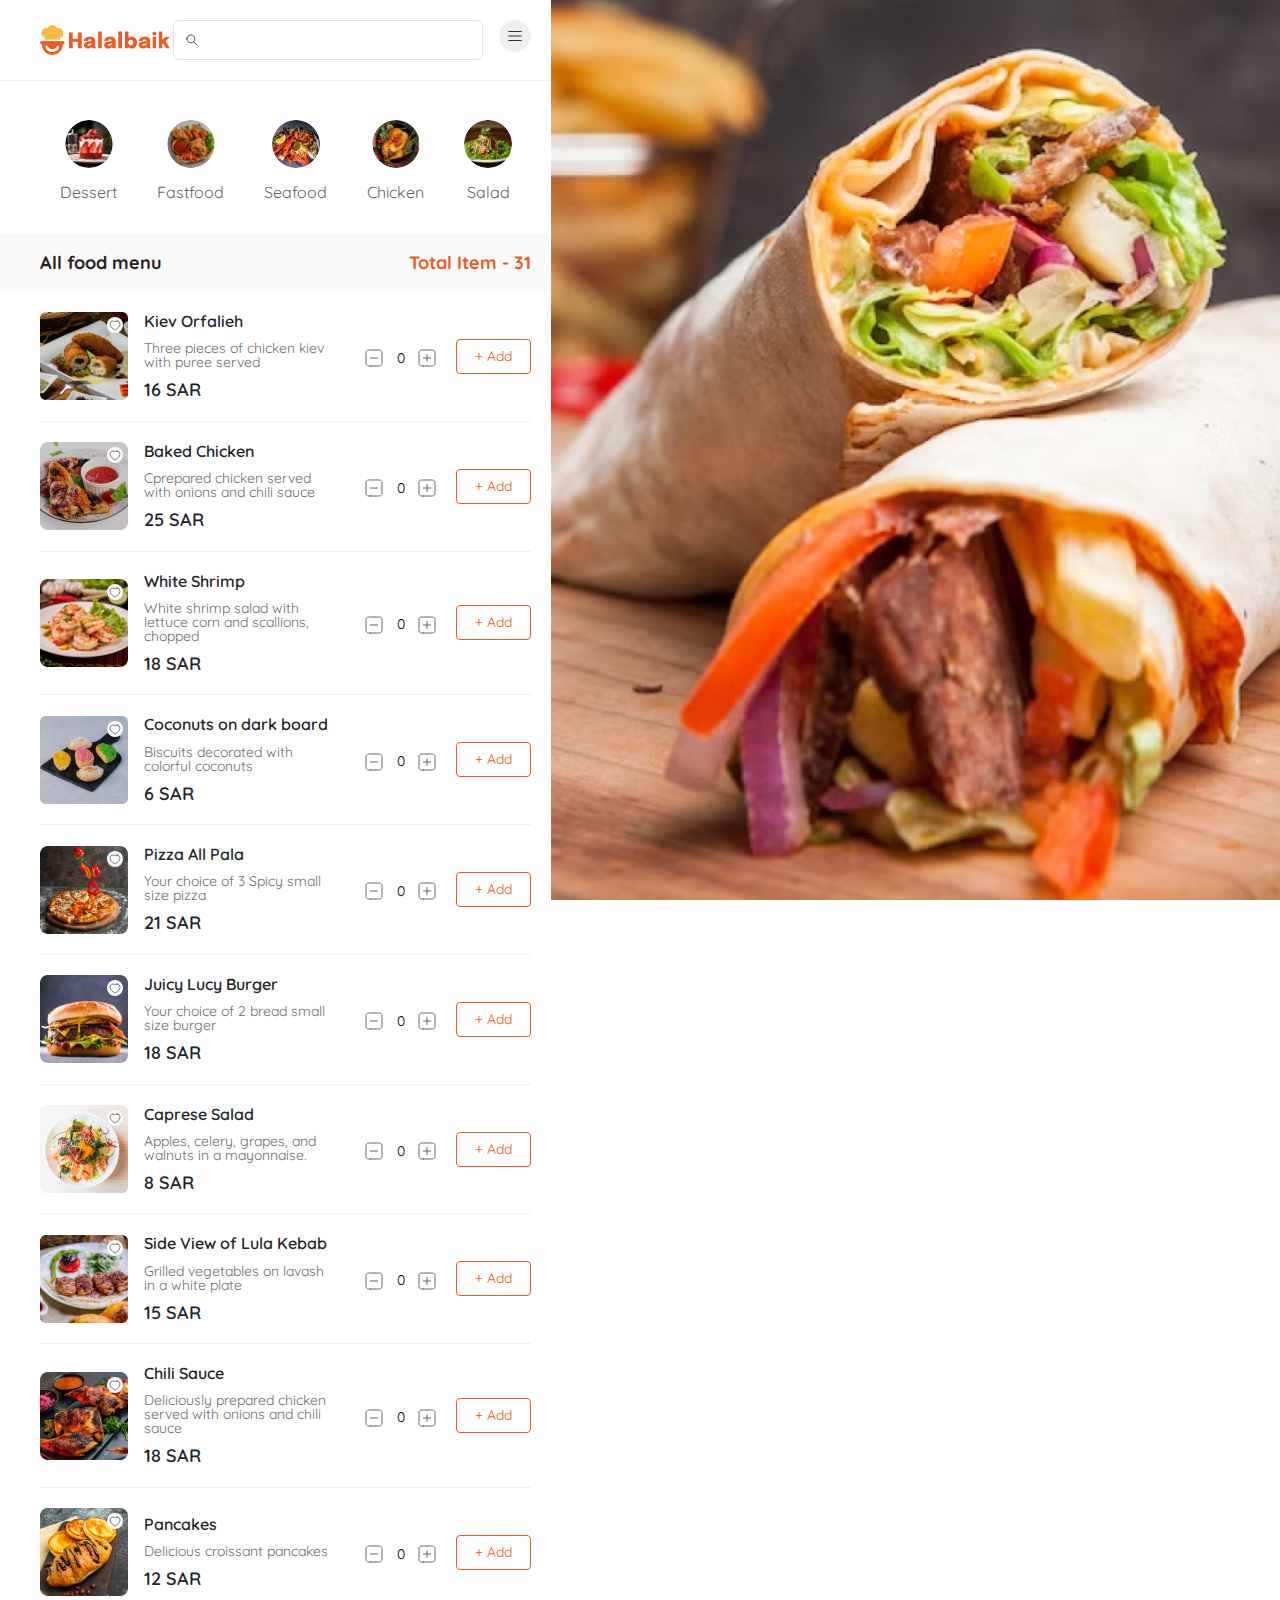
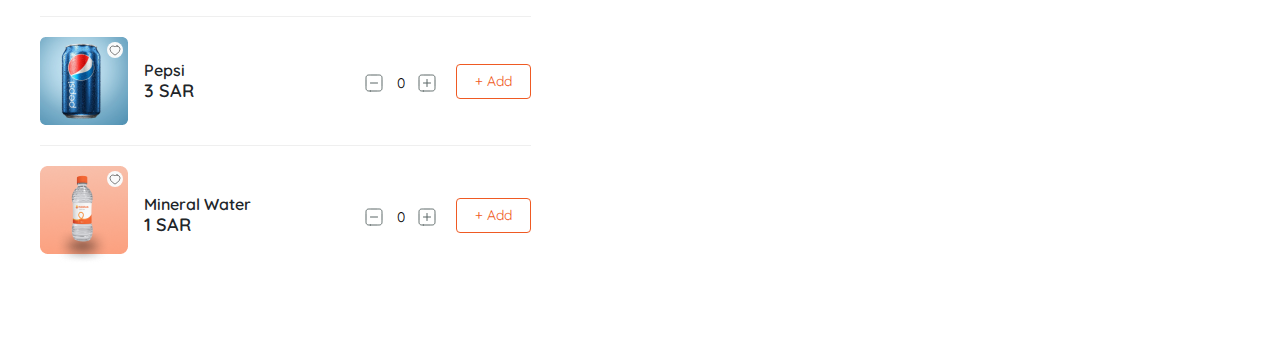
==== index.html @ 9907eb07 "Initial commit" ====
<!DOCTYPE html>
<html lang="en">
<head>
    <meta charset="UTF-8">
    <meta name="viewport" content="width=device-width, initial-scale=1.0">
    <link rel="shortcut icon" href="./assets/img/fav-icon.png" type="image/x-icon">
    <title>Halalbaik</title>

    <link rel="stylesheet" href="./assets/lib/bootstrap/css/bootstrap.min.css">
    <link rel="stylesheet" href="./assets/lib/fontawesome/css/all.min.css">
    <link rel="stylesheet" href="./assets/css/style.css">

</head>
<body>
    
    <main>
        <div class="d-flex">
            <div class="col-left pe-0" >
                <div class="main-left-side-area ">
                    <header class="header bb">
                        <div class="container-min">
                            <div class="d-flex align-items-center justify-content-between">
                                <div class="logo">
                                    <a href="/">
                                        <img src="./assets/img/logo.png" alt="Halalbaik">
                                    </a>
                                </div>
                                <div class="search-menu d-flex">
                                    <div class="search-box">
                                        <img src="./assets/img/icons/search.svg" alt="Search Icon">
                                        <input type="text" class="input">
                                    </div>
                                    <div class="menu ps-3">
                                        <img src="./assets/img/icons/menu-button.svg" class="default-menu-image" alt="Menu Button">
                                        <img src="./assets/img/icons/menu-button-close.svg" class="active-menu-image d-none" alt="Menu Button">

                                        <div class="menus">
                                            <ul class="menu-items">
                                                <li class="mb-3 pb-3 bb">
                                                    <a href="index.html" class="text-decoration-none fw-bold color-b hover-color-a transition-ease-3s">Home</a>
                                                </li>
                                                <li class="mb-3 pb-3 bb">
                                                    <a href="./cart.html" class="text-decoration-none fw-bold color-b hover-color-a transition-ease-3s">My Cart <span class="badge rounded-pill bg-base-1 color-a py-2 px-3 ms-3">02</span></a>
                                                </li>
                                                <li class="mb-3 pb-3 bb">
                                                    <a href="./orders.html" class="text-decoration-none fw-bold color-b hover-color-a transition-ease-3s">My Order  <span class="badge rounded-pill bg-base-1 color-a py-2 px-3 ms-3">03</span></a>
                                                </li>
                                                <li class="mb-3 pb-3 bb">
                                                    <a href="./favourite.html" class="text-decoration-none fw-bold color-b hover-color-a transition-ease-3s">Favourites</a>
                                                </li>
                                                <li class="mb-3 pb-3 bb">
                                                    <a href="./about.html" class="text-decoration-none fw-bold color-b hover-color-a transition-ease-3s">About</a>
                                                </li>
                                                <li class="mb-3 pb-3 bb">
                                                    <a href="./reservation.html" class="text-decoration-none fw-bold color-b hover-color-a transition-ease-3s">Reservation</a>
                                                </li>
                                                <li class="mb-3 pb-3 bb">
                                                    <a href="contact.html" class="text-decoration-none fw-bold color-b hover-color-a transition-ease-3s">Contact</a>
                                                </li>
                                                <li class="mb-3 pb-3">
                                                    <a href="./login.html" class="text-decoration-none fw-bold color-b hover-color-a transition-ease-3s">Login</a>
                                                </li>
                                            </ul>
                                        </div>

                                    </div>
                                </div>
                            </div>
                        </div>
                    </header>

                    <section class="menu-categories-section">
                        <div class="container-min">
                            <div class="menu-category-container">
                                <div class="single-category">
                                    <a href="./dessert.html" class="text-decoration-none">
                                        <img src="./assets/img/category-images/dessert.png" alt="Dessert Image">
                                        <p>Dessert</p>
                                    </a>
                                </div>
                                <div class="single-category">
                                    <a href="./fastfood.html" class="text-decoration-none">
                                        <img src="./assets/img/category-images/fastfood.png" alt="Fasfood Image">
                                        <p>Fastfood</p>
                                    </a>
                                </div>
                                <div class="single-category">
                                    <a href="./seafood.html" class="text-decoration-none">
                                        <img src="./assets/img/category-images/seafood.png" alt="Seafood Image">
                                        <p>Seafood</p>
                                    </a>
                                </div>
                                <div class="single-category">
                                    <a href="./chicken.html" class="text-decoration-none">
                                        <img src="./assets/img/category-images/chicken.png" alt="Chicken Image">
                                        <p>Chicken</p>
                                    </a>
                                </div>
                                <div class="single-category">
                                    <a href="./salad.html" class="text-decoration-none">
                                        <img src="./assets/img/category-images/salad.png" alt="Salad Image">
                                        <p>Salad </p>
                                    </a>
                                </div>
                                <div class="single-category">
                                    <a href="./drinks.html" class="text-decoration-none">
                                        <img src="./assets/img/category-images/drinks.png" alt="Drinks Image">
                                        <p>Drinks</p>
                                    </a>
                                </div>
                                
                            </div>
                        </div>
                    </section>


                    <!-- Menu Food Overview -->
                    <section class="food-menu-section">
                        <div class="menu-header">
                            <div class="container-min d-flex justify-content-between align-items-center">
                                <p class="color-b">All food menu</p>
                                <p class="color-a">Total Item - 31</p>
                            </div>
                            
                        </div>
                    </section>

                    <!-- Menu Categories Food -->
                    <section class="menu-items-food">
                        <div class="container-min">
                            <div class="food-items-container">

                                <div class="single-food d-flex align-items-center justify-content-between">
                                    <div class="food-left-side d-flex align-items-center">
                                        <div class="food-img">
                                            <img src="./assets/img/foods/kibbeh-orfalieh.png" alt="Kibbeh Orfalieh">
                                            <div class="favoutite-icons-container">
                                                <img src="./assets/img/icons/heart-icon.svg" class="favourite-icon" alt="Favourite Icon">
                                                <img src="./assets/img/icons/heart-active.svg" class="favourite-icon active-icon d-none" alt="Favourite Icon">
                                            </div>
                                        </div>
                                        <div class="ms-3">
                                            <h4>Kiev Orfalieh</h4>
                                            <p>Three pieces of chicken kiev with puree served</p>
                                            <h3>16 SAR</h3>
                                        </div>
                                    </div>
                                    <div class="food-action-side d-flex align-items-center">
                                        <div class="wrap-quantity-button d-flex align-items-center">
                                            <div id="sub" class="sub">
                                                <img src="./assets/img/icons/minus-icon-border.svg" alt="Minus Icon">
                                            </div>
                                            <input class="count" type="text" id="0" value="0" min="0" max="100" />
                                            <div id="add" class="add">
                                                <img src="./assets/img/icons/plus-icon-border.svg" alt="Plus Icon">
                                            </div>
                                        </div>
                                        <div class="add-to-cart">
                                            <button class="cart-add button button-a">+ Add</button>
                                        </div>
                                    </div>
                                </div>
                                
                                <div class="single-food d-flex align-items-center justify-content-between">
                                    <div class="food-left-side d-flex align-items-center">
                                        <div class="food-img">
                                            <img src="./assets/img/foods/baked-chicken.png" alt="Baked chicken">
                                            <div class="favoutite-icons-container">
                                                <img src="./assets/img/icons/heart-icon.svg" class="favourite-icon" alt="Favourite Icon">
                                                <img src="./assets/img/icons/heart-active.svg" class="favourite-icon active-icon d-none" alt="Favourite Icon">
                                            </div>
                                        </div>
                                        <div class="ms-3">
                                            <h4>Baked Chicken</h4>
                                            <p>Cprepared chicken served with onions and chili sauce</p>
                                            <h3>25 SAR</h3>
                                        </div>
                                    </div>
                                    <div class="food-action-side d-flex align-items-center">
                                        <div class="wrap-quantity-button d-flex align-items-center">
                                            <div id="sub" class="sub">
                                                <img src="./assets/img/icons/minus-icon-border.svg" alt="Minus Icon">
                                            </div>
                                            <input class="count" type="text" id="0" value="0" min="0" max="100" />
                                            <div id="add" class="add">
                                                <img src="./assets/img/icons/plus-icon-border.svg" alt="Plus Icon">
                                            </div>
                                        </div>
                                        <div class="add-to-cart">
                                            <button class="cart-add button button-a">+ Add</button>
                                        </div>
                                    </div>
                                </div>

                                <div class="single-food d-flex align-items-center justify-content-between">
                                    <div class="food-left-side d-flex align-items-center">
                                        <div class="food-img">
                                            <img src="./assets/img/foods/white-shrimps.png" alt="White Shrimps">
                                            <div class="favoutite-icons-container">
                                                <img src="./assets/img/icons/heart-icon.svg" class="favourite-icon" alt="Favourite Icon">
                                                <img src="./assets/img/icons/heart-active.svg" class="favourite-icon active-icon d-none" alt="Favourite Icon">
                                            </div>
                                        </div>
                                        <div class="ms-3">
                                            <h4>White Shrimp</h4>
                                            <p>White shrimp salad with lettuce corn and scallions, chopped</p>
                                            <h3>18 SAR</h3>
                                        </div>
                                    </div>
                                    <div class="food-action-side d-flex align-items-center">
                                        <div class="wrap-quantity-button d-flex align-items-center">
                                            <div id="sub" class="sub">
                                                <img src="./assets/img/icons/minus-icon-border.svg" alt="Minus Icon">
                                            </div>
                                            <input class="count" type="text" id="0" value="0" min="0" max="100" />
                                            <div id="add" class="add">
                                                <img src="./assets/img/icons/plus-icon-border.svg" alt="Plus Icon">
                                            </div>
                                        </div>
                                        <div class="add-to-cart">
                                            <button class="cart-add button button-a">+ Add</button>
                                        </div>
                                    </div>
                                </div>

                                <div class="single-food d-flex align-items-center justify-content-between">
                                    <div class="food-left-side d-flex align-items-center">
                                        <div class="food-img">
                                            <img src="./assets/img/foods/coconuts-on-dark-board.png" alt="coconuts-on-dark-board">
                                            <div class="favoutite-icons-container">
                                                <img src="./assets/img/icons/heart-icon.svg" class="favourite-icon" alt="Favourite Icon">
                                                <img src="./assets/img/icons/heart-active.svg" class="favourite-icon active-icon d-none" alt="Favourite Icon">
                                            </div>
                                        </div>
                                        <div class="ms-3">
                                            <h4>Coconuts on dark board</h4>
                                            <p>Biscuits decorated with colorful coconuts</p>
                                            <h3>6 SAR</h3>
                                        </div>
                                    </div>
                                    <div class="food-action-side d-flex align-items-center">
                                        <div class="wrap-quantity-button d-flex align-items-center">
                                            <div id="sub" class="sub">
                                                <img src="./assets/img/icons/minus-icon-border.svg" alt="Minus Icon">
                                            </div>
                                            <input class="count" type="text" id="0" value="0" min="0" max="100" />
                                            <div id="add" class="add">
                                                <img src="./assets/img/icons/plus-icon-border.svg" alt="Plus Icon">
                                            </div>
                                        </div>
                                        <div class="add-to-cart">
                                            <button class="cart-add button button-a">+ Add</button>
                                        </div>
                                    </div>
                                </div>

                                <div class="single-food d-flex align-items-center justify-content-between">
                                    <div class="food-left-side d-flex align-items-center">
                                        <div class="food-img">
                                            <img src="./assets/img/foods/pizza-all-pala.png" alt="Pizza All Pala">
                                            <div class="favoutite-icons-container">
                                                <img src="./assets/img/icons/heart-icon.svg" class="favourite-icon" alt="Favourite Icon">
                                                <img src="./assets/img/icons/heart-active.svg" class="favourite-icon active-icon d-none" alt="Favourite Icon">
                                            </div>
                                        </div>
                                        <div class="ms-3">
                                            <h4>Pizza All Pala</h4>
                                            <p>Your choice of 3 Spicy small size pizza</p>
                                            <h3>21 SAR</h3>
                                        </div>
                                    </div>
                                    <div class="food-action-side d-flex align-items-center">
                                        <div class="wrap-quantity-button d-flex align-items-center">
                                            <div id="sub" class="sub">
                                                <img src="./assets/img/icons/minus-icon-border.svg" alt="Minus Icon">
                                            </div>
                                            <input class="count" type="text" id="0" value="0" min="0" max="100" />
                                            <div id="add" class="add">
                                                <img src="./assets/img/icons/plus-icon-border.svg" alt="Plus Icon">
                                            </div>
                                        </div>
                                        <div class="add-to-cart">
                                            <button class="cart-add button button-a">+ Add</button>
                                        </div>
                                    </div>
                                </div>

                                <div class="single-food d-flex align-items-center justify-content-between">
                                    <div class="food-left-side d-flex align-items-center">
                                        <div class="food-img">
                                            <img src="./assets/img/foods/juicy-lucy-burger.png" alt="juicy-lucy-burger">
                                            <div class="favoutite-icons-container">
                                                <img src="./assets/img/icons/heart-icon.svg" class="favourite-icon" alt="Favourite Icon">
                                                <img src="./assets/img/icons/heart-active.svg" class="favourite-icon active-icon d-none" alt="Favourite Icon">
                                            </div>
                                        </div>
                                        <div class="ms-3">
                                            <h4>Juicy Lucy Burger</h4>
                                            <p>Your choice of 2 bread small size burger</p>
                                            <h3>18 SAR</h3>
                                        </div>
                                    </div>
                                    <div class="food-action-side d-flex align-items-center">
                                        <div class="wrap-quantity-button d-flex align-items-center">
                                            <div id="sub" class="sub">
                                                <img src="./assets/img/icons/minus-icon-border.svg" alt="Minus Icon">
                                            </div>
                                            <input class="count" type="text" id="0" value="0" min="0" max="100" />
                                            <div id="add" class="add">
                                                <img src="./assets/img/icons/plus-icon-border.svg" alt="Plus Icon">
                                            </div>
                                        </div>
                                        <div class="add-to-cart">
                                            <button class="cart-add button button-a">+ Add</button>
                                        </div>
                                    </div>
                                </div>

                                <div class="single-food d-flex align-items-center justify-content-between">
                                    <div class="food-left-side d-flex align-items-center">
                                        <div class="food-img">
                                            <img src="./assets/img/foods/caprese-salad.png" alt="Caprese Salad">
                                            <div class="favoutite-icons-container">
                                                <img src="./assets/img/icons/heart-icon.svg" class="favourite-icon" alt="Favourite Icon">
                                                <img src="./assets/img/icons/heart-active.svg" class="favourite-icon active-icon d-none" alt="Favourite Icon">
                                            </div>
                                        </div>
                                        <div class="ms-3">
                                            <h4>Caprese Salad</h4>
                                            <p>Apples, celery, grapes, and walnuts in a mayonnaise.</p>
                                            <h3>8 SAR</h3>
                                        </div>
                                    </div>
                                    <div class="food-action-side d-flex align-items-center">
                                        <div class="wrap-quantity-button d-flex align-items-center">
                                            <div id="sub" class="sub">
                                                <img src="./assets/img/icons/minus-icon-border.svg" alt="Minus Icon">
                                            </div>
                                            <input class="count" type="text" id="0" value="0" min="0" max="100" />
                                            <div id="add" class="add">
                                                <img src="./assets/img/icons/plus-icon-border.svg" alt="Plus Icon">
                                            </div>
                                        </div>
                                        <div class="add-to-cart">
                                            <button class="cart-add button button-a">+ Add</button>
                                        </div>
                                    </div>
                                </div>

                                <div class="single-food d-flex align-items-center justify-content-between">
                                    <div class="food-left-side d-flex align-items-center">
                                        <div class="food-img">
                                            <img src="./assets/img/foods/side-view-lula-kebab.png" alt="side-view-lula-kebab">
                                            <div class="favoutite-icons-container">
                                                <img src="./assets/img/icons/heart-icon.svg" class="favourite-icon" alt="Favourite Icon">
                                                <img src="./assets/img/icons/heart-active.svg" class="favourite-icon active-icon d-none" alt="Favourite Icon">
                                            </div>
                                        </div>
                                        <div class="ms-3">
                                            <h4>Side View of Lula Kebab</h4>
                                            <p>Grilled vegetables on lavash in a white plate</p>
                                            <h3>15 SAR</h3>
                                        </div>
                                    </div>
                                    <div class="food-action-side d-flex align-items-center">
                                        <div class="wrap-quantity-button d-flex align-items-center">
                                            <div id="sub" class="sub">
                                                <img src="./assets/img/icons/minus-icon-border.svg" alt="Minus Icon">
                                            </div>
                                            <input class="count" type="text" id="0" value="0" min="0" max="100" />
                                            <div id="add" class="add">
                                                <img src="./assets/img/icons/plus-icon-border.svg" alt="Plus Icon">
                                            </div>
                                        </div>
                                        <div class="add-to-cart">
                                            <button class="cart-add button button-a">+ Add</button>
                                        </div>
                                    </div>
                                </div>

                                <div class="single-food d-flex align-items-center justify-content-between">
                                    <div class="food-left-side d-flex align-items-center">
                                        <div class="food-img">
                                            <img src="./assets/img/foods/chili-sauce.png" alt="chili sauce">
                                            <div class="favoutite-icons-container">
                                                <img src="./assets/img/icons/heart-icon.svg" class="favourite-icon" alt="Favourite Icon">
                                                <img src="./assets/img/icons/heart-active.svg" class="favourite-icon active-icon d-none" alt="Favourite Icon">
                                            </div>
                                        </div>
                                        <div class="ms-3">
                                            <h4>Chili Sauce</h4>
                                            <p>Deliciously prepared chicken served with onions and chili sauce</p>
                                            <h3>18 SAR</h3>
                                        </div>
                                    </div>
                                    <div class="food-action-side d-flex align-items-center">
                                        <div class="wrap-quantity-button d-flex align-items-center">
                                            <div id="sub" class="sub">
                                                <img src="./assets/img/icons/minus-icon-border.svg" alt="Minus Icon">
                                            </div>
                                            <input class="count" type="text" id="0" value="0" min="0" max="100" />
                                            <div id="add" class="add">
                                                <img src="./assets/img/icons/plus-icon-border.svg" alt="Plus Icon">
                                            </div>
                                        </div>
                                        <div class="add-to-cart">
                                            <button class="cart-add button button-a">+ Add</button>
                                        </div>
                                    </div>
                                </div>

                                <div class="single-food d-flex align-items-center justify-content-between">
                                    <div class="food-left-side d-flex align-items-center">
                                        <div class="food-img">
                                            <img src="./assets/img/foods/pancakes.png" alt="Pancakes">
                                            <div class="favoutite-icons-container">
                                                <img src="./assets/img/icons/heart-icon.svg" class="favourite-icon" alt="Favourite Icon">
                                                <img src="./assets/img/icons/heart-active.svg" class="favourite-icon active-icon d-none" alt="Favourite Icon">
                                            </div>
                                        </div>
                                        <div class="ms-3">
                                            <h4>Pancakes</h4>
                                            <p>Delicious croissant pancakes</p>
                                            <h3>12 SAR</h3>
                                        </div>
                                    </div>
                                    <div class="food-action-side d-flex align-items-center">
                                        <div class="wrap-quantity-button d-flex align-items-center">
                                            <div id="sub" class="sub">
                                                <img src="./assets/img/icons/minus-icon-border.svg" alt="Minus Icon">
                                            </div>
                                            <input class="count" type="text" id="0" value="0" min="0" max="100" />
                                            <div id="add" class="add">
                                                <img src="./assets/img/icons/plus-icon-border.svg" alt="Plus Icon">
                                            </div>
                                        </div>
                                        <div class="add-to-cart">
                                            <button class="cart-add button button-a">+ Add</button>
                                        </div>
                                    </div>
                                </div>

                                <div class="single-food d-flex align-items-center justify-content-between">
                                    <div class="food-left-side d-flex align-items-center">
                                        <div class="food-img">
                                            <img src="./assets/img/foods/pepsi.png" alt="Pepsi">
                                            <div class="favoutite-icons-container">
                                                <img src="./assets/img/icons/heart-icon.svg" class="favourite-icon" alt="Favourite Icon">
                                                <img src="./assets/img/icons/heart-active.svg" class="favourite-icon active-icon d-none" alt="Favourite Icon">
                                            </div>
                                        </div>
                                        <div class="ms-3">
                                            <h4>Pepsi</h4>
                                            <h3>3 SAR</h3>
                                        </div>
                                    </div>
                                    <div class="food-action-side d-flex align-items-center">
                                        <div class="wrap-quantity-button d-flex align-items-center">
                                            <div id="sub" class="sub">
                                                <img src="./assets/img/icons/minus-icon-border.svg" alt="Minus Icon">
                                            </div>
                                            <input class="count" type="text" id="0" value="0" min="0" max="100" />
                                            <div id="add" class="add">
                                                <img src="./assets/img/icons/plus-icon-border.svg" alt="Plus Icon">
                                            </div>
                                        </div>
                                        <div class="add-to-cart">
                                            <button class="cart-add button button-a">+ Add</button>
                                        </div>
                                    </div>
                                </div>

                                <div class="single-food d-flex align-items-center justify-content-between">
                                    <div class="food-left-side d-flex align-items-center">
                                        <div class="food-img">
                                            <img src="./assets/img/foods/water.png" alt="Mineral Water">
                                            <div class="favoutite-icons-container">
                                                <img src="./assets/img/icons/heart-icon.svg" class="favourite-icon" alt="Favourite Icon">
                                                <img src="./assets/img/icons/heart-active.svg" class="favourite-icon active-icon d-none" alt="Favourite Icon">
                                            </div>
                                        </div>
                                        <div class="ms-3">
                                            <h4>Mineral Water</h4>
                                            <h3>1 SAR</h3>
                                        </div>
                                    </div>
                                    <div class="food-action-side d-flex align-items-center">
                                        <div class="wrap-quantity-button d-flex align-items-center">
                                            <div id="sub" class="sub">
                                                <img src="./assets/img/icons/minus-icon-border.svg" alt="Minus Icon">
                                            </div>
                                            <input class="count" type="text" id="0" value="0" min="0" max="100" />
                                            <div id="add" class="add">
                                                <img src="./assets/img/icons/plus-icon-border.svg" alt="Plus Icon">
                                            </div>
                                        </div>
                                        <div class="add-to-cart">
                                            <button class="cart-add button button-a">+ Add</button>
                                        </div>
                                    </div>
                                </div>


                            </div>
                        </div>
                    </section>


                    <!-- <section class="footer-buttons">
                        <div class="container-min">

                            <button class="button button-a-reverse full-width">Review Order</button>
                        </div>
                    </section> -->

                </div>
            </div>
            <div class="col-right">
                <div class="main-right-side-area">
                    <div class="right-area-dynamic-image"></div>
                </div>
            </div>
        </div>
    </main>

   


</body>

<script src="./assets/lib/jquery/jquery.min.js"></script>
<script src="./assets/js/app.js"></script>


</html>
---- assets/css/style.css ----
@import url('https://fonts.googleapis.com/css2?family=Quicksand:wght@300;400;500;600;700&display=swap');
*,p{
    margin: 0;
    padding: 0;
}
ul,ol{
    list-style: none;
}




/* ``````````````````````````````````````````````
Root Elements
``````````````````````````````````````````````` */
:root{
    --color-a: #EF5A23;
    --color-b: #27201C;
    --color-base-1: #efefef;
    --color-base-2: #F7F7F7;
}

/* Colors */

.color-a{
    color: var(--color-a);
}
.color-b{
    color: var(--color-b);
}
.color-base-1{
    color: var(--color-base-1);
}
.hover-color-a:hover , .color-a-active{
    color: var(--color-a);
}

/* Backgrounds */
.bg-a{
    background: var(--color-a);
}
.bg-base-1{
    background: var(--color-base-1);
}
.bg-base-2{
    background: var(--color-base-2);
}



/* ``````````````````````````````````````````````
Reusable Componant 
``````````````````````````````````````````````` */
body{
    font-family: 'Quicksand', sans-serif;
}
.container-min{
    width: 100%;
    padding-left: 40px;
    padding-right: 20px;
}
.bb{
    border-bottom: .5px solid var(--color-base-1);
}
.input {
    height: 40px;
    width: 100%;
    border-radius: 6px;
    border: 1px solid rgba(0, 0, 0, 0.12);
    background: transparent;
}



.transition-ease-3s{
    transition: .3s ease;
}

.button{
    padding: 6px 18px;
    border: none;
    border-radius: 4px;
    outline: none;
    transition: ease .3s;
}
.button img{
    width: 16px;
}
.has-img-hover-reverse:hover img{
    display: none;
}
.has-img-hover-reverse:hover img.delete-white-icon{
    display: block !important;
}
.full-width{
    width: 100%;
}
.button-a{
    border: 1px solid var(--color-a);
    color: var(--color-a);
    background: transparent;
}
.button-a:hover{
    background: var(--color-a);
    color: #fafafa;
}
.button-a-reverse{
    color: #fafafa;
    background: var(--color-a);
}
.food-items-container {
    padding-bottom: 80px;
}

.op-10p{
    background: rgba(0, 0, 0, 0.10);
}



/* ``````````````````````````````````````````````
Main Content Wrapper
``````````````````````````````````````````````` */

main {
    width: 100%;
    overflow-x: hidden;
    /* overflow-y: scroll; */
}
.col-left{
    width: 43.06%;
}
.col-right{
    width: 56.94%;
}


/* ``````````````````````````````````````````````
Left Area feDiffuseLighting
``````````````````````````````````````````````` */
.header{
    padding: 20px 0px;
    transition: .3s ease-in-out;
    position: fixed; 
    width: 43.06%;
    background: white;
    z-index: 999;
}
.header.hidden_top{
    top: -200px;
}
.header.fixed_top{
    top: 0;
}
.logo img{
    width: 130px;
}

.search-box {
    position: relative;
}

.search-box img , .has-input-icon img {
    position: absolute;
    left: 12px;
    top: 50%;
    transform: translateY(-50%);
}
.search-box input{
    width: 310px;
}
.menu-items{
    padding-left: 42px;
}
.menu{
    cursor: pointer;
}
.menus {
    position: absolute;
    top: 81px;
    background: var(--color-base-2);
    width: 100%;
    height: 100vh;
    padding-top: 30px;
    padding-right: 30px;
    left: -700px;
    transition: .3s ease-in-out;
}
.menus.open{
    left: 0px
}

/* Menu Category Section
================================= */
.menu-category-container{
    padding: 30px 20px;
    display: flex;
    gap: 40px;
}
.single-category {
    text-align: center;
    cursor: pointer;
    transition: ease .3s;
}
.single-category img{
    width: 48px;
    height: 48px;
    border-radius: 100%;
}
.single-category p{
    margin-top: 12px;
    color: #5B6766;
}

.single-category:hover p, .single-category.active-category p{
    color: var(--color-a);
}
.single-category:hover img, .single-category.active-category img{
    border: 2px solid var(--color-a)
}
.menu-header{
    padding: 20px 0px;
    background: #fafafa;
}
.menu-header p{
    font-size: 18px;
    font-weight: 700;
    line-height: 100%;
}
section.menu-categories-section {
    padding-top: 90px;
}

.food-left-side{
    width: 294px;
}
.single-food{
    padding: 20px 0px;
    border-bottom: 1px solid var(--color-base-1);
}
.single-food:last-child{
    border-bottom: none;
}
.single-food h4{
    font-size: 16px;
    font-weight: 600;
    margin: 0;
}
.single-food h3{
    font-size: 18px;
    font-weight: 600;
    margin: 0;
}
.single-food p{
    color: #6D6C6C;
    font-size: 14px;
    font-weight: 400;
    line-height: 100%; /* 14px */
    margin: 10px 0px;
}
.wrap-quantity-button{
    display: flex;
    /* align-items: ; */
}
.wrap-quantity-button .count{
    border: none;
    width: 35px;
    text-align: center;
    align-items: center;
    font-size: 14px;
    margin-top: 4px;
    height: 16px;
}
.wrap-quantity-button .count:focus{
    outline: none;
}
.sub,.add {
    cursor: pointer;
}
.cart-add{
    font-size: 14px;
    margin-left: 20px;
}
.food-img {
    position: relative;
}
.favourite-icon {
    position: absolute;
    right: 5px;
    top: 5px;
    cursor: pointer;
}

.favoutite-icons-container:hover .favourite-icon.active-icon{
    display: block !important;
}

.main-left-side-area {
    position: relative;
}

.footer-buttons{
    padding: 20px 0px;
    box-shadow: 1px 0px 2px -1px #000000a8;
    position: fixed;
    bottom: 0;
    z-index: 99;
    width: 43.05%;
    background: #fff;
}
/* ``````````````````````````````````````````````
Right Area feDiffuseLighting
``````````````````````````````````````````````` */

.main-right-side-area{
    
    width: 56.94%;
    height: 100vh;
    background-color: gray;
    overflow-y: hidden;
    position: fixed;
    left: 43.05%;
    object-fit: fill;
    z-index: 999;
}
.right-area-dynamic-image{
    height: 100vh;
    background: url(../img/main-right-image.jpg) top center / cover no-repeat ;
}

.input-right-item{
    top: 50%;
    right: 5px;
    transform: translateY(-50%);
}
.input-right-item.text{
    right: 15px;
}
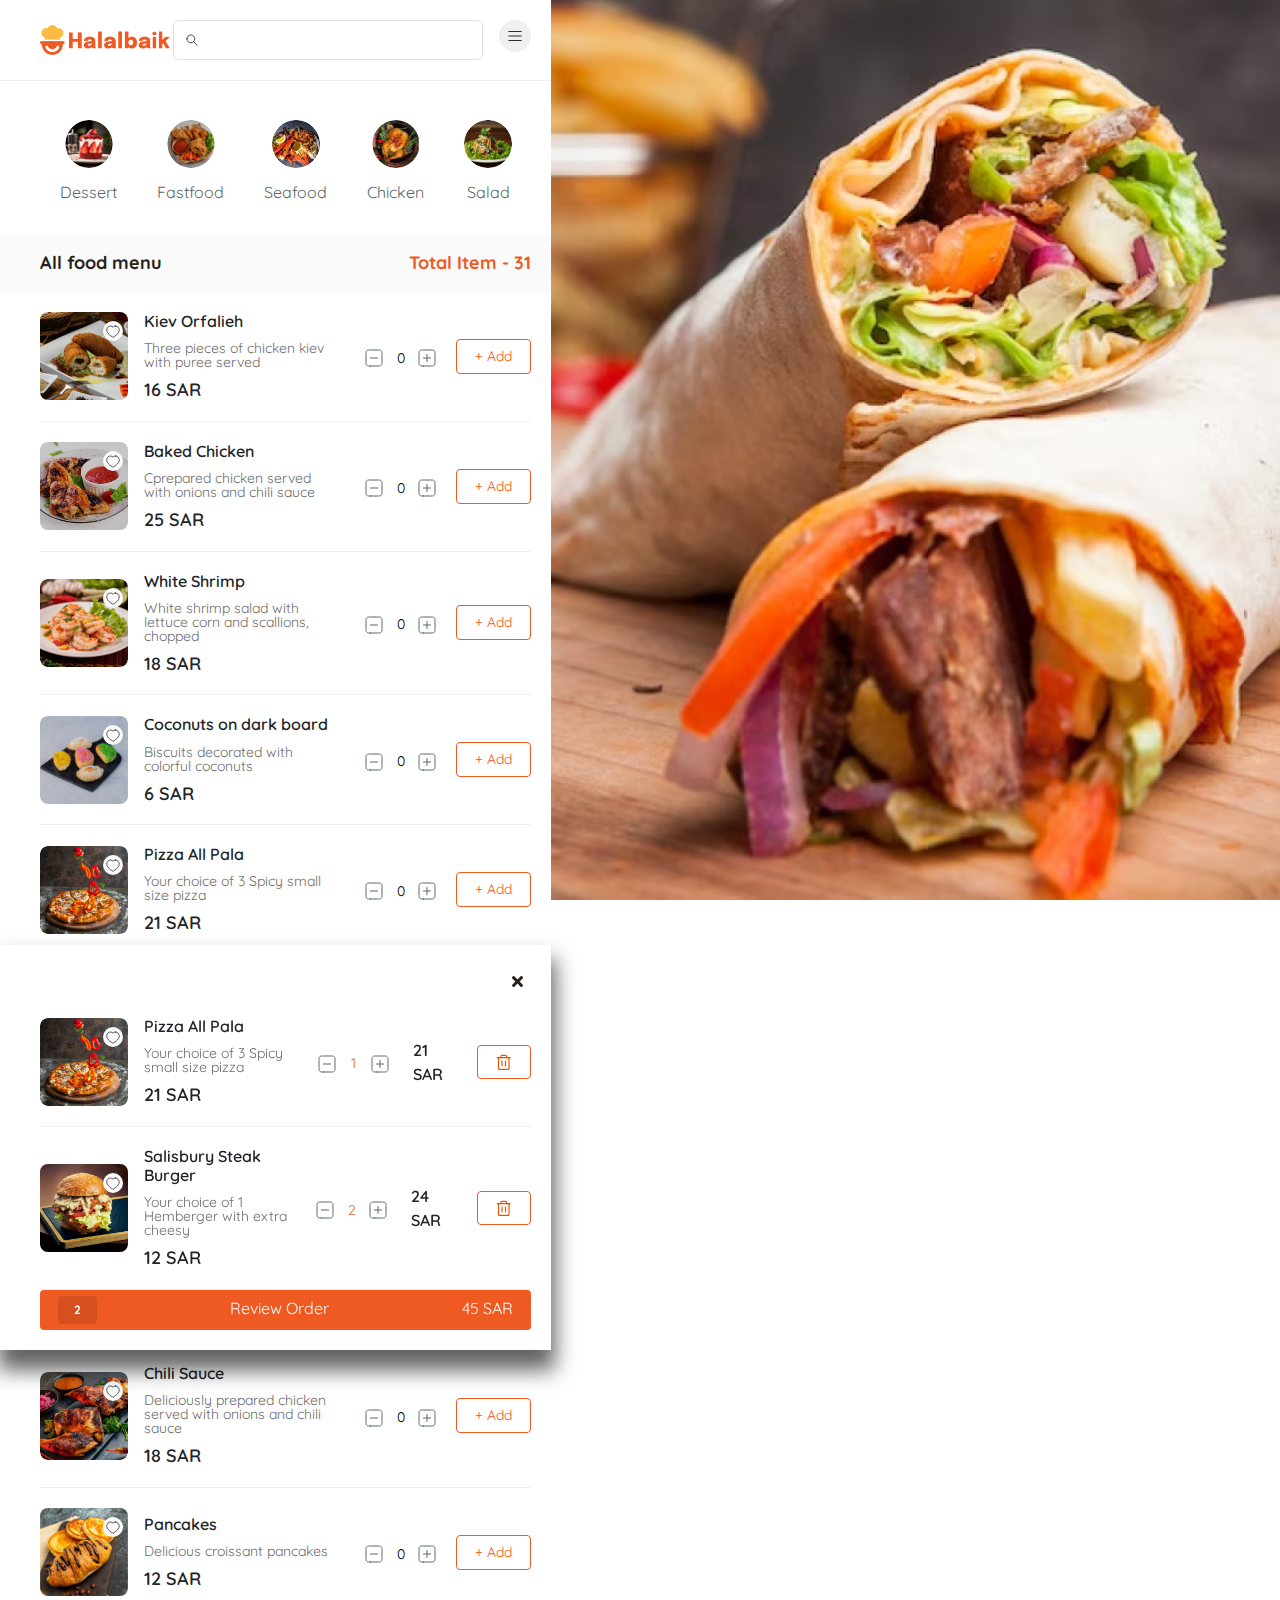
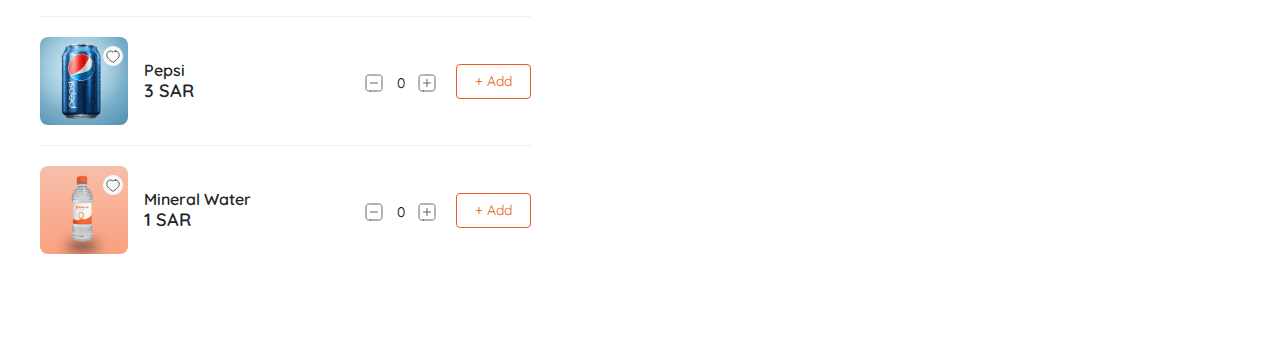
==== commit bed56761: "Imagaes Chaned and Background Image Chnage Function Added" ====
--- a/index.html
+++ b/index.html
@@ -21,7 +21,7 @@
                         <div class="container-min">
                             <div class="d-flex align-items-center justify-content-between">
                                 <div class="logo">
-                                    <a href="/">
+                                    <a href="index.html">
                                         <img src="./assets/img/logo.png" alt="Halalbaik">
                                     </a>
                                 </div>
@@ -39,12 +39,12 @@
                                                 <li class="mb-3 pb-3 bb">
                                                     <a href="index.html" class="text-decoration-none fw-bold color-b hover-color-a transition-ease-3s">Home</a>
                                                 </li>
-                                                <li class="mb-3 pb-3 bb">
+                                                <!-- <li class="mb-3 pb-3 bb">
                                                     <a href="./cart.html" class="text-decoration-none fw-bold color-b hover-color-a transition-ease-3s">My Cart <span class="badge rounded-pill bg-base-1 color-a py-2 px-3 ms-3">02</span></a>
-                                                </li>
-                                                <li class="mb-3 pb-3 bb">
+                                                </li> -->
+                                                <!-- <li class="mb-3 pb-3 bb">
                                                     <a href="./orders.html" class="text-decoration-none fw-bold color-b hover-color-a transition-ease-3s">My Order  <span class="badge rounded-pill bg-base-1 color-a py-2 px-3 ms-3">03</span></a>
-                                                </li>
+                                                </li> -->
                                                 <li class="mb-3 pb-3 bb">
                                                     <a href="./favourite.html" class="text-decoration-none fw-bold color-b hover-color-a transition-ease-3s">Favourites</a>
                                                 </li>
@@ -506,18 +506,99 @@
                     </section>
 
 
-                    <!-- <section class="footer-buttons">
+                    <section class="footer-buttons">
                         <div class="container-min">
-
-                            <button class="button button-a-reverse full-width">Review Order</button>
+                            <div class="text-end">
+                                <a href="javascript:void(0)" class="close-cart"><i class="fa fa-times p-2 rounded-pill color-b hover-color-a"></i></a>
+                            </div>
+                            <div class="single-food d-flex align-items-center justify-content-between">
+                                <div class="food-left-side d-flex align-items-center">
+                                    <div class="food-img">
+                                        <img src="./assets/img/foods/pizza-all-pala.png" alt="Pizza All Pala">
+                                        <div class="favoutite-icons-container">
+                                            <img src="./assets/img/icons/heart-icon.svg" class="favourite-icon" alt="Favourite Icon">
+                                            <img src="./assets/img/icons/heart-active.svg" class="favourite-icon active-icon d-none" alt="Favourite Icon">
+                                        </div>
+                                    </div>
+                                    <div class="ms-3">
+                                        <h4>Pizza All Pala</h4>
+                                        <p>Your choice of 3 Spicy small size pizza</p>
+                                        <h3>21 SAR</h3>
+                                    </div>
+                                </div>
+                                <div class="food-action-side d-flex align-items-center">
+                                    <div class="wrap-quantity-button d-flex align-items-center">
+                                        <div id="sub" class="sub">
+                                            <img src="./assets/img/icons/minus-icon-border.svg" alt="Minus Icon">
+                                        </div>
+                                        <input class="count color-a" type="text" id="0" value="1" min="0" max="100" />
+                                        <div id="add" class="add">
+                                            <img src="./assets/img/icons/plus-icon-border.svg" alt="Plus Icon">
+                                        </div>
+                                    </div>
+                                    <div class="ms-4 font-18 fw-semibold">
+                                        21 SAR
+                                    </div>
+                                    <div class="add-to-cart ms-2">
+                                        <button class="cart-add button button-a d-flex align-items-center justify-content-center py-2 has-img-hover-reverse">
+                                            <img src="./assets/img/icons/delete.svg" alt="Delete Icon">
+                                            <img src="./assets/img/icons/delete-white.svg" class="delete-white-icon d-none" alt="Delete Icon">
+                                        </button>
+                                    </div>
+                                </div>
+                            </div>
+
+                            <div class="single-food d-flex align-items-center justify-content-between">
+                                <div class="food-left-side d-flex align-items-center">
+                                    <div class="food-img">
+                                        <img src="./assets/img/foods/salisbury-stack-burger.png" alt="salisbury-stack-burger">
+                                        <div class="favoutite-icons-container">
+                                            <img src="./assets/img/icons/heart-icon.svg" class="favourite-icon" alt="Favourite Icon">
+                                            <img src="./assets/img/icons/heart-active.svg" class="favourite-icon active-icon d-none" alt="Favourite Icon">
+                                        </div>
+                                    </div>
+                                    <div class="ms-3">
+                                        <h4>Salisbury Steak Burger</h4>
+                                        <p>Your choice of 1 Hemberger with extra cheesy</p>
+                                        <h3>12 SAR</h3>
+                                    </div>
+                                </div>
+                                
+                                <div class="food-action-side d-flex align-items-center">
+                                    <div class="wrap-quantity-button d-flex align-items-center">
+                                        <div id="sub" class="sub">
+                                            <img src="./assets/img/icons/minus-icon-border.svg" alt="Minus Icon">
+                                        </div>
+                                        <input class="count color-a" type="text" id="0" value="2" min="0" max="100" />
+                                        <div id="add" class="add">
+                                            <img src="./assets/img/icons/plus-icon-border.svg" alt="Plus Icon">
+                                        </div>
+                                    </div>
+                                    <div class="ms-4 font-18 fw-semibold">
+                                        24 SAR
+                                    </div>
+                                    <div class="add-to-cart ms-2">
+                                        <button class="cart-add button button-a d-flex align-items-center justify-content-center py-2 has-img-hover-reverse">
+                                            <img src="./assets/img/icons/delete.svg" alt="Delete Icon">
+                                            <img src="./assets/img/icons/delete-white.svg" class="delete-white-icon d-none" alt="Delete Icon">
+                                        </button>
+                                    </div>
+                                </div>
+                            </div>
+
+                            <button class="button button-a-reverse full-width d-flex justify-content-between">
+                                <span class="badge py-2 px-3 op-10p">2</span>
+                                <span>Review Order</span>
+                                <span>45 SAR</span>
+                            </button>
                         </div>
-                    </section> -->
+                    </section>
 
                 </div>
             </div>
             <div class="col-right">
                 <div class="main-right-side-area">
-                    <div class="right-area-dynamic-image"></div>
+                    <div class="right-area-dynamic-image" style="background: url(./assets/img/main-right-image.jpg);"></div>
                 </div>
             </div>
         </div>
--- a/assets/css/style.css
+++ b/assets/css/style.css
@@ -18,6 +18,8 @@
     --color-b: #27201C;
     --color-base-1: #efefef;
     --color-base-2: #F7F7F7;
+    --color-paragraph: #5B6766;
+    --color-paragraph-2: #fafafa;
 }
 
 /* Colors */
@@ -33,6 +35,16 @@
 }
 .hover-color-a:hover , .color-a-active{
     color: var(--color-a);
+}
+.hover-color-b:hover , .color-b-active{
+    color: var(--color-b);
+}
+
+.color-paragraph{
+    color: var(--color-paragraph);
+}
+.color-paragraph-2{
+    color: var(--color-paragraph-2);
 }
 
 /* Backgrounds */
@@ -46,11 +58,18 @@
     background: var(--color-base-2);
 }
 
+.fw-semibold{
+    font-weight: 600;
+}
 
 
 /* ``````````````````````````````````````````````
 Reusable Componant 
 ``````````````````````````````````````````````` */
+.spacer-top{
+    content: '';
+    padding-top: 80px;
+}
 body{
     font-family: 'Quicksand', sans-serif;
 }
@@ -59,23 +78,37 @@
     padding-left: 40px;
     padding-right: 20px;
 }
+
+.input {
+    height: 40px;
+    width: 100%;
+    border-radius: 6px;
+    border: 1px solid rgba(0, 0, 0, 0.12);
+    padding-left: 10px;
+    background: transparent;
+}
+.border-00{
+    border: none;
+}
 .bb{
     border-bottom: .5px solid var(--color-base-1);
 }
-.input {
-    height: 40px;
-    width: 100%;
-    border-radius: 6px;
-    border: 1px solid rgba(0, 0, 0, 0.12);
-    background: transparent;
-}
-
-
+.reservation-form-container .input:focus{
+    outline: none;
+}
+.reservation-form-container textarea.input , .reservation-form-container .input {
+    border-radius: 0;
+}
+.reservation-form-container textarea.input {
+    height: unset;
+}
 
 .transition-ease-3s{
     transition: .3s ease;
 }
-
+.cursor-pointer{
+    cursor: pointer;
+}
 .button{
     padding: 6px 18px;
     border: none;
@@ -83,6 +116,13 @@
     outline: none;
     transition: ease .3s;
 }
+.link_button{
+    border: 0.5px solid var(--color-paragraph);
+    font-size: 14px;
+    padding: 9px;
+    border-radius: 6px;
+    width: 100%;
+}
 .button img{
     width: 16px;
 }
@@ -108,6 +148,9 @@
     color: #fafafa;
     background: var(--color-a);
 }
+.button-a-reverse:hover{
+    background: var(--color-b);
+}
 .food-items-container {
     padding-bottom: 80px;
 }
@@ -115,7 +158,9 @@
 .op-10p{
     background: rgba(0, 0, 0, 0.10);
 }
-
+.fs-18{
+    font-size: 18px;
+}
 
 
 /* ``````````````````````````````````````````````
@@ -237,6 +282,15 @@
 .single-food{
     padding: 20px 0px;
     border-bottom: 1px solid var(--color-base-1);
+    cursor: pointer;
+}
+.food-img img {
+    width: 88px;
+    height: 88px;
+    border-radius: 8px;
+}
+.favoutite-icons-container img{
+    width: 20px;
 }
 .single-food:last-child{
     border-bottom: none;
@@ -287,7 +341,7 @@
 .favourite-icon {
     position: absolute;
     right: 5px;
-    top: 5px;
+    top: -25px;
     cursor: pointer;
 }
 
@@ -301,13 +355,23 @@
 
 .footer-buttons{
     padding: 20px 0px;
-    box-shadow: 1px 0px 2px -1px #000000a8;
+    box-shadow: 1px 17px 20px 3px #0000009e;
     position: fixed;
-    bottom: 0;
+    bottom: -50%;
     z-index: 99;
     width: 43.05%;
     background: #fff;
-}
+    transition: .3s ease-in-out;
+}
+.footer-buttons.show{
+    bottom: 0;
+}
+.font-60{
+    font-size: 60px;
+}
+
+
+
 /* ``````````````````````````````````````````````
 Right Area feDiffuseLighting
 ``````````````````````````````````````````````` */
@@ -325,7 +389,10 @@
 }
 .right-area-dynamic-image{
     height: 100vh;
-    background: url(../img/main-right-image.jpg) top center / cover no-repeat ;
+    background: url(../img/main-right-image.jpg) ;
+    background-repeat: no-repeat !important;
+    background-position: top center !important;
+    background-size: cover !important;
 }
 
 .input-right-item{
@@ -336,3 +403,9 @@
 .input-right-item.text{
     right: 15px;
 }
+.has-right-items-overly{
+    left: 43.05%;
+    bottom: 10px;
+    z-index: 9999;
+    padding: 30px 50px;
+}
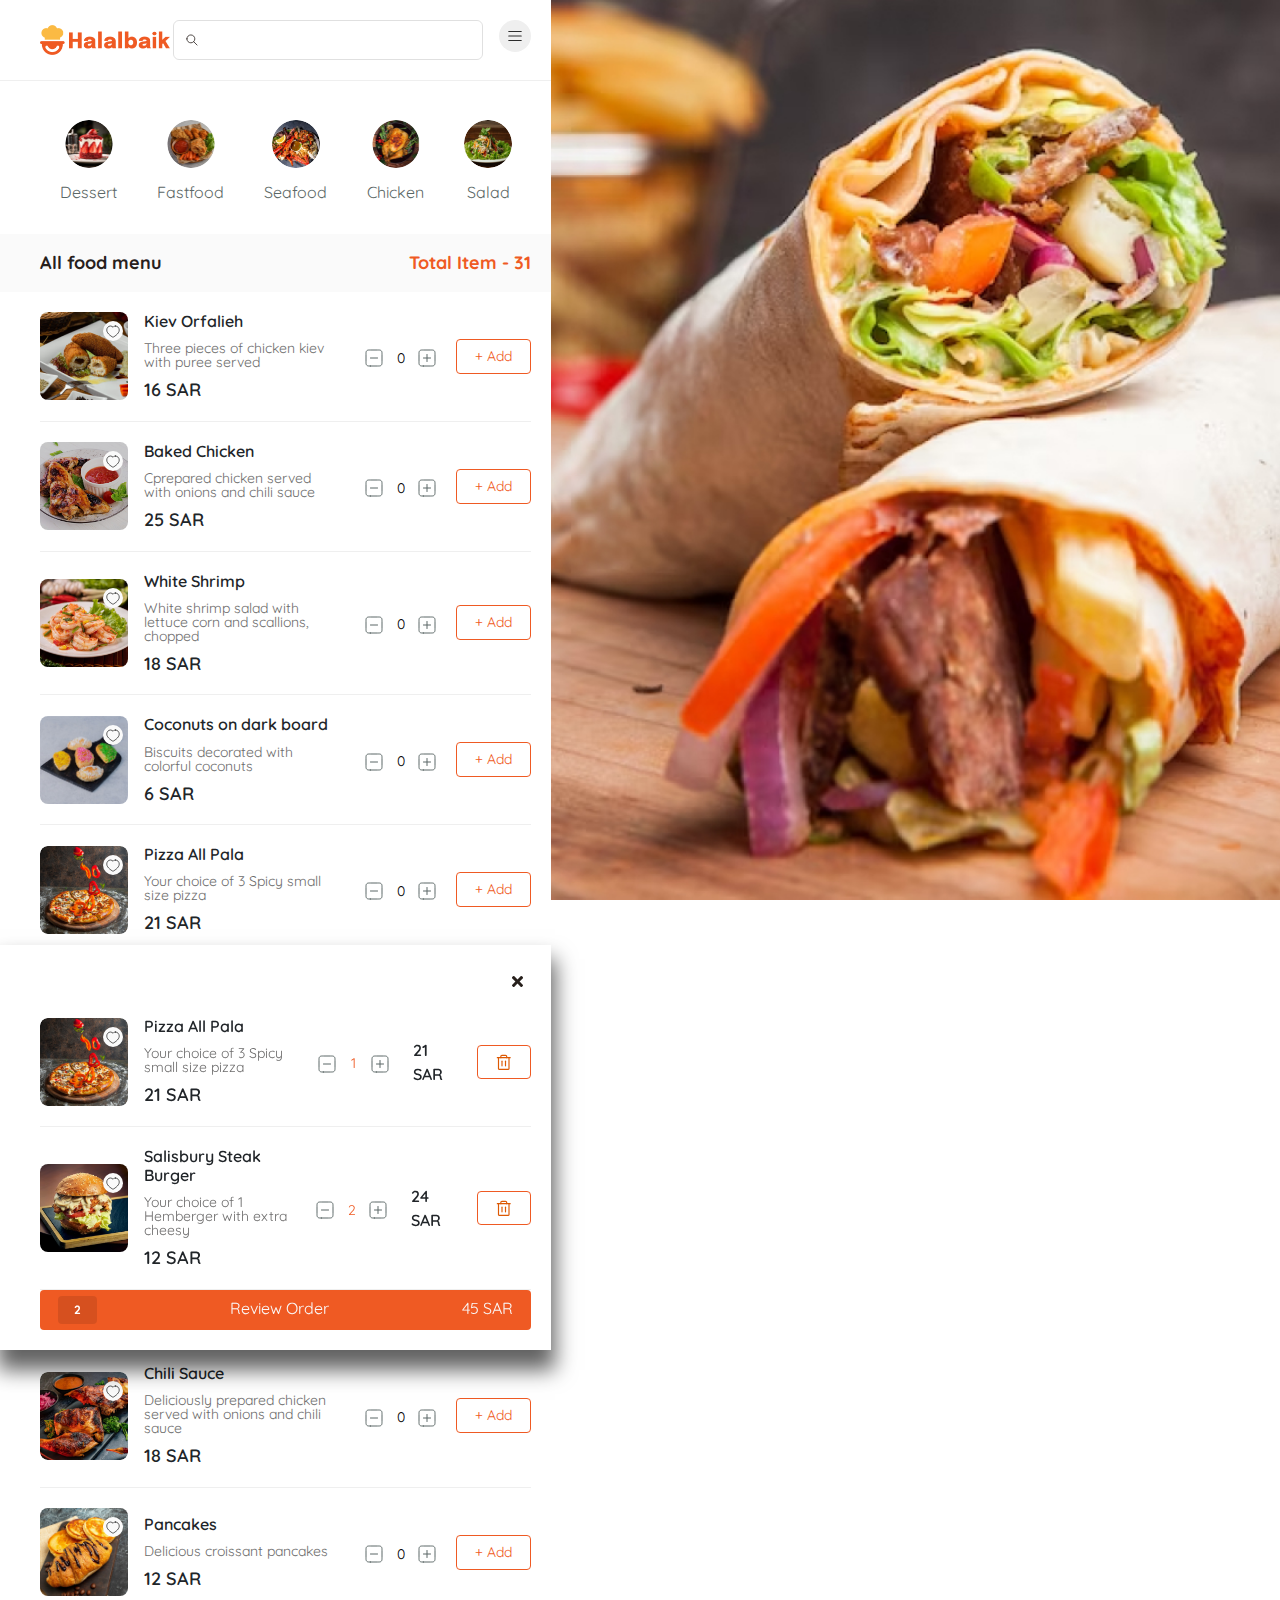
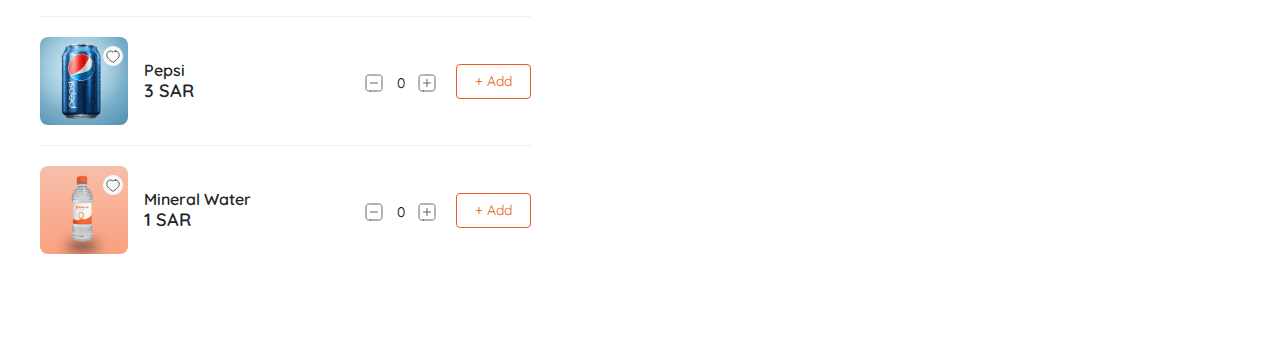
==== commit 73048f69: "delivery modal working" ====
--- a/index.html
+++ b/index.html
@@ -586,13 +586,75 @@
                                 </div>
                             </div>
 
-                            <button class="button button-a-reverse full-width d-flex justify-content-between">
+                            <button class="button button-a-reverse full-width d-flex justify-content-between" data-bs-toggle="modal" data-bs-target="#exampleModal">
                                 <span class="badge py-2 px-3 op-10p">2</span>
                                 <span>Review Order</span>
                                 <span>45 SAR</span>
                             </button>
+
                         </div>
                     </section>
+
+                    <!-- Modal -->
+                    <div class="modal fade" id="exampleModal" tabindex="-1" aria-labelledby="exampleModalLabel" aria-hidden="true">
+                        <div class="modal-dialog modal-dialog-centered">
+                            <div class="modal-content">
+                                <div class="modal-header justify-content-end border-0">
+                                    <div class="text-end">
+                                        <a href="javascript:void(0)" data-bs-dismiss="modal" aria-label="Close"><i class="fa fa-times p-2 rounded-pill color-b hover-color-a"></i></a>
+                                    </div>
+                                <!-- <button type="button" class="btn-close" data-bs-dismiss="modal" aria-label="Close"></button> -->
+                                </div>
+                                <div class="modal-body pt-0">
+                                    <ul class="nav nav-pills mb-3" id="pills-tab" role="tablist">
+                                        <li class="nav-item w-50p" role="presentation">
+                                          <button class="py-3 nav-link order-method-tab full-width active color-b fw-semibold hover-color-a" id="pills-delivery-tab" data-bs-toggle="pill" data-bs-target="#pills-delivery" type="button" role="tab" aria-controls="pills-delivery" aria-selected="true">Delivery</button>
+                                        </li>
+                                        <li class="w-50p " role="presentation">
+                                          <button class="py-3 nav-link order-method-tab full-width color-b fw-semibold hover-color-a" id="pills-pickup-tab" data-bs-toggle="pill" data-bs-target="#pills-pickup" type="button" role="tab" aria-controls="pills-pickup" aria-selected="false">Pickup</button>
+                                        </li>
+                                    </ul>
+
+                                    <div class="tab-content" id="pills-tabContent">
+                                        <div class="tab-pane fade show active" id="pills-delivery" role="tabpanel" aria-labelledby="pills-delivery-tab" tabindex="0">
+                                            
+                                            <div class="accordion accordion-flush" id="accordionFlushExample">
+                                                <div class="accordion-item">
+                                                  <h2 class="accordion-header" id="flush-headingOne">
+                                                    <button class="accordion-button collapsed" type="button" data-bs-toggle="collapse" data-bs-target="#flush-collapseOne" aria-expanded="false" aria-controls="flush-collapseOne">
+                                                      Accordion Item #1
+                                                    </button>
+                                                  </h2>
+                                                  <div id="flush-collapseOne" class="accordion-collapse collapse" aria-labelledby="flush-headingOne" data-bs-parent="#accordionFlushExample">
+                                                    <div class="accordion-body">Placeholder content for this accordion, which is intended to demonstrate the <code>.accordion-flush</code> class. This is the first item's accordion body.</div>
+                                                  </div>
+                                                </div>
+
+                                                <div class="accordion-item">
+                                                  <h2 class="accordion-header" id="flush-headingTwo">
+                                                    <button class="accordion-button collapsed" type="button" data-bs-toggle="collapse" data-bs-target="#flush-collapseTwo" aria-expanded="false" aria-controls="flush-collapseTwo">
+                                                      Accordion Item #2
+                                                    </button>
+                                                  </h2>
+                                                  <div id="flush-collapseTwo" class="accordion-collapse collapse" aria-labelledby="flush-headingTwo" data-bs-parent="#accordionFlushExample">
+                                                    <div class="accordion-body">Placeholder content for this accordion, which is intended to demonstrate the <code>.accordion-flush</code> class. This is the second item's accordion body. Let's imagine this being filled with some actual content.</div>
+                                                  </div>
+                                                </div>
+                                              </div>
+
+
+
+                                        </div>
+                                        <div class="tab-pane fade" id="pills-pickup" role="tabpanel" aria-labelledby="pills-pickup-tab" tabindex="0">
+                                            Pickup Address
+                                        </div>
+                                    </div>
+
+                                </div>
+                                
+                            </div>
+                        </div>
+                    </div>
 
                 </div>
             </div>
@@ -610,6 +672,7 @@
 </body>
 
 <script src="./assets/lib/jquery/jquery.min.js"></script>
+<script src="./assets/lib/bootstrap/js/bootstrap.bundle.js"></script>
 <script src="./assets/js/app.js"></script>
 
 
--- a/assets/css/style.css
+++ b/assets/css/style.css
@@ -148,6 +148,10 @@
     color: #fafafa;
     background: var(--color-a);
 }
+.order-method-tab.active{
+    color: #fafafa !important;
+    background: var(--color-a) !important;
+}
 .button-a-reverse:hover{
     background: var(--color-b);
 }
@@ -358,7 +362,7 @@
     box-shadow: 1px 17px 20px 3px #0000009e;
     position: fixed;
     bottom: -50%;
-    z-index: 99;
+    z-index: 9999;
     width: 43.05%;
     background: #fff;
     transition: .3s ease-in-out;
@@ -371,6 +375,33 @@
 }
 
 
+/* Modal Setup */
+body.hasOverly {
+    position: relative;
+    overflow: hidden;
+}
+
+body.hasOverly::before {
+    position: fixed;
+    height: 100vh;
+    width: 100%;
+    background: #000;
+    opacity: .5;
+    content: '';
+    transition: .3s ease;
+    z-index: 9999;
+}
+.modal{
+    width: 43.05%;
+    z-index: 999999;
+}
+.modal-backdrop{
+    z-index: 99999;
+}
+
+.w-50p{
+    width: 50%;
+}
 
 /* ``````````````````````````````````````````````
 Right Area feDiffuseLighting
@@ -403,9 +434,11 @@
 .input-right-item.text{
     right: 15px;
 }
+
 .has-right-items-overly{
     left: 43.05%;
     bottom: 10px;
     z-index: 9999;
     padding: 30px 50px;
 }
+
